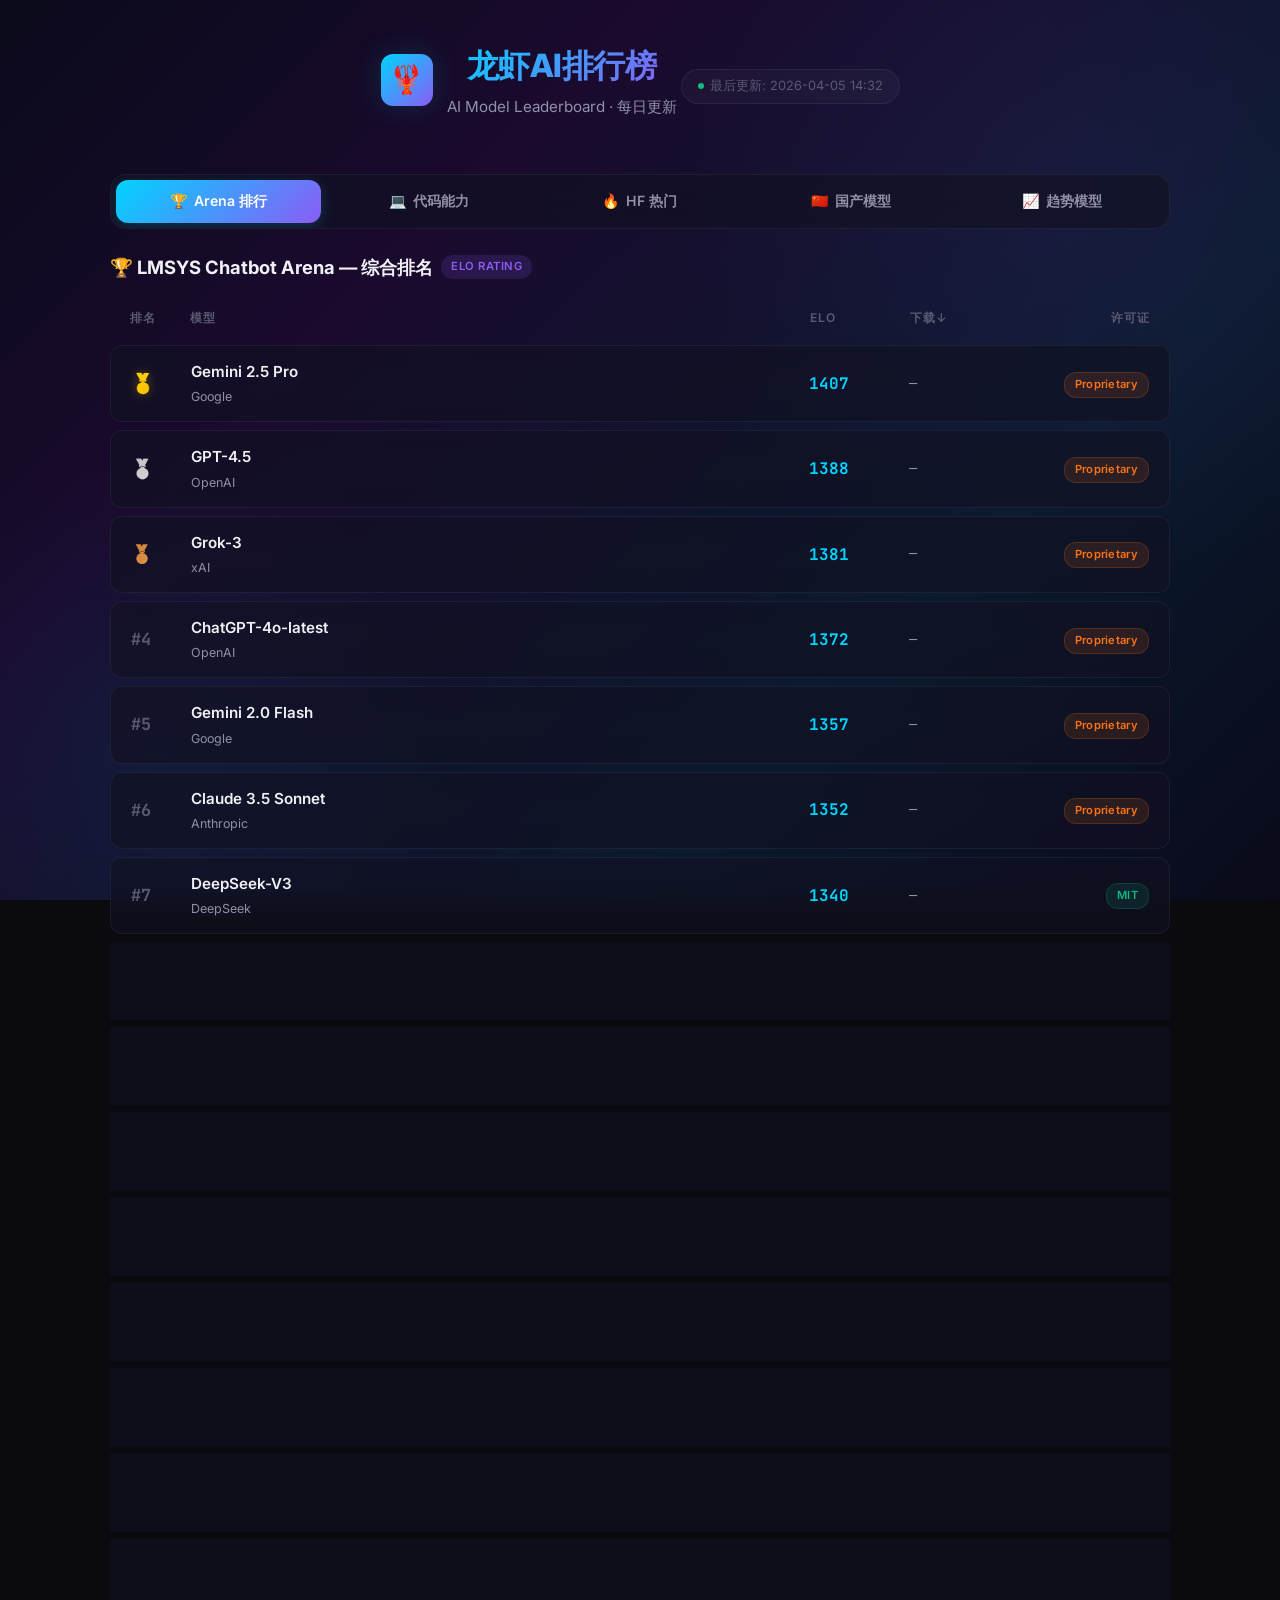
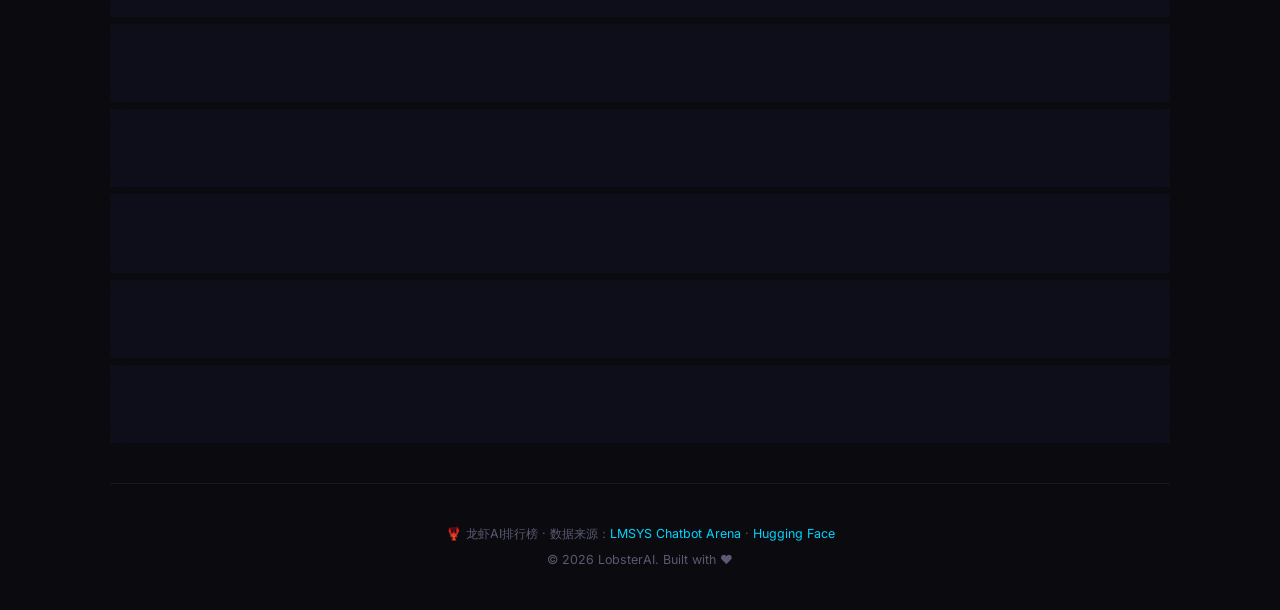
==== docs/index.html @ efdea628 "🦞 Initial: Lobster AI Leaderboard with hourly auto-update" ====
<!DOCTYPE html>
<html lang="zh-CN">
<head>
  <meta charset="UTF-8">
  <meta name="viewport" content="width=device-width, initial-scale=1.0">
  <title>龙虾AI — 大模型评分与排名</title>
  <meta name="description" content="龙虾AI大模型排行榜 — 最权威的 AI 模型评分与排名，整合 LMSYS Chatbot Arena ELO 评分、Hugging Face 热门模型与趋势追踪，每日更新。">
  <meta name="keywords" content="AI模型排行榜, LLM排名, ChatGPT, Claude, Gemini, LMSYS, Hugging Face, 大模型评测">
  <meta name="theme-color" content="#0a0a0f">
  <meta property="og:title" content="龙虾AI — 大模型评分与排名">
  <meta property="og:description" content="最权威的 AI 模型评分与排名，每日更新。">
  <link rel="icon" href="data:image/svg+xml,<svg xmlns='http://www.w3.org/2000/svg' viewBox='0 0 100 100'><text y='.9em' font-size='90'>🦞</text></svg>">
  <link rel="stylesheet" href="styles.css">
</head>
<body>

  <!-- Animated Background -->
  <div class="bg-animated"></div>
  <div class="particles">
    <div class="particle"></div><div class="particle"></div><div class="particle"></div>
    <div class="particle"></div><div class="particle"></div><div class="particle"></div>
    <div class="particle"></div><div class="particle"></div><div class="particle"></div>
    <div class="particle"></div>
  </div>

  <div class="app-container">

    <!-- Header -->
    <header class="header" id="page-header">
      <div class="header-logo">
        <div class="logo-icon">🦞</div>
        <div>
          <h1>龙虾AI排行榜</h1>
          <p class="header-subtitle">AI Model Leaderboard · 每日更新</p>
        </div>
      </div>
      <div class="last-updated">
        <span class="dot"></span>
        <span id="update-time">数据加载中...</span>
      </div>
    </header>

    <!-- Tab Navigation -->
    <nav class="tab-nav" id="tab-nav">
      <button class="tab-btn active" data-tab="arena" id="tab-btn-arena">
        <span class="tab-icon">🏆</span>Arena 排行
      </button>
      <button class="tab-btn" data-tab="arena-code" id="tab-btn-arena-code">
        <span class="tab-icon">💻</span>代码能力
      </button>
      <button class="tab-btn" data-tab="hf-popular" id="tab-btn-hf-popular">
        <span class="tab-icon">🔥</span>HF 热门
      </button>
      <button class="tab-btn" data-tab="chinese" id="tab-btn-chinese">
        <span class="tab-icon">🇨🇳</span>国产模型
      </button>
      <button class="tab-btn" data-tab="trending" id="tab-btn-trending">
        <span class="tab-icon">📈</span>趋势模型
      </button>
    </nav>

    <!-- Tab: Arena Overall -->
    <section class="tab-content active" id="tab-arena">
      <div class="section-header">
        <div class="section-title">
          🏆 LMSYS Chatbot Arena — 综合排名
          <span class="section-badge">ELO RATING</span>
        </div>
      </div>
      <div class="leaderboard" id="arena-list">
        <div class="lb-header">
          <span>排名</span><span>模型</span><span>ELO</span><span>下载↓</span><span class="lb-license">许可证</span>
        </div>
        <div class="loading-container" id="arena-loading">
          <div class="spinner"></div>
          <span class="loading-text">加载排行数据...</span>
        </div>
      </div>
    </section>

    <!-- Tab: Arena Code -->
    <section class="tab-content" id="tab-arena-code">
      <div class="section-header">
        <div class="section-title">
          💻 Chatbot Arena — 代码能力排名
          <span class="section-badge">CODE</span>
        </div>
      </div>
      <div class="leaderboard" id="arena-code-list">
        <div class="lb-header">
          <span>排名</span><span>模型</span><span>ELO</span><span>机构</span><span class="lb-license">许可证</span>
        </div>
        <div class="loading-container" id="arena-code-loading">
          <div class="spinner"></div>
          <span class="loading-text">加载排行数据...</span>
        </div>
      </div>
    </section>

    <!-- Tab: HF Popular -->
    <section class="tab-content" id="tab-hf-popular">
      <div class="section-header">
        <div class="section-title">
          🔥 Hugging Face — 热门大语言模型
          <span class="section-badge">LIVE API</span>
        </div>
        <div class="filter-chips">
          <button class="chip active" data-sort="likes" id="chip-likes">按点赞</button>
          <button class="chip" data-sort="downloads" id="chip-downloads">按下载</button>
        </div>
      </div>
      <div class="model-grid" id="hf-popular-grid">
        <div class="loading-container" id="hf-loading">
          <div class="spinner"></div>
          <span class="loading-text">从 Hugging Face API 获取数据...</span>
        </div>
      </div>
    </section>

    <!-- Tab: Chinese Domestic Models -->
    <section class="tab-content" id="tab-chinese">
      <div class="section-header">
        <div class="section-title">
          🇨🇳 国产大模型排行榜
          <span class="section-badge" style="background:rgba(239,68,68,0.15);color:#ef4444;">MADE IN CHINA</span>
        </div>
      </div>
      <div class="leaderboard" id="chinese-list">
        <div class="lb-header" style="grid-template-columns: 60px 1fr 100px 120px 140px;">
          <span>排名</span><span>模型</span><span>ELO</span><span>参数量</span><span class="lb-license">亮点</span>
        </div>
        <div class="loading-container" id="chinese-loading">
          <div class="spinner"></div>
          <span class="loading-text">加载国产模型数据...</span>
        </div>
      </div>
    </section>

    <!-- Tab: Trending -->
    <section class="tab-content" id="tab-trending">
      <div class="section-header">
        <div class="section-title">
          📈 Hugging Face — 今日趋势模型
          <span class="section-badge">REALTIME</span>
        </div>
      </div>
      <div class="model-grid" id="trending-grid">
        <div class="loading-container" id="trending-loading">
          <div class="spinner"></div>
          <span class="loading-text">获取趋势数据...</span>
        </div>
      </div>
    </section>

    <!-- Footer -->
    <footer class="footer">
      <p>🦞 龙虾AI排行榜 · 数据来源：<a href="https://lmarena.ai/" target="_blank" rel="noopener">LMSYS Chatbot Arena</a> · <a href="https://huggingface.co/" target="_blank" rel="noopener">Hugging Face</a></p>
      <p style="margin-top:6px;">© 2026 LobsterAI. Built with ❤️</p>
    </footer>

  </div>

<script>
// ============================================================
// 龙虾AI排行榜 — Main Application Script
// ============================================================

const API = {
  LEADERBOARD_JSON: 'data/leaderboard.json',
  HF_MODELS: 'https://huggingface.co/api/models',
  HF_TRENDING: 'https://huggingface.co/api/trending',
};

// ---- Tab System ----
const tabBtns = document.querySelectorAll('.tab-btn');
const tabContents = document.querySelectorAll('.tab-content');

tabBtns.forEach(btn => {
  btn.addEventListener('click', () => {
    const tabId = btn.dataset.tab;
    tabBtns.forEach(b => b.classList.remove('active'));
    tabContents.forEach(c => c.classList.remove('active'));
    btn.classList.add('active');

    const target = document.getElementById('tab-' + tabId);
    if (target) target.classList.add('active');

    // Lazy load data
    if (tabId === 'hf-popular' && !hfDataLoaded) loadHFPopular();
    if (tabId === 'trending' && !trendingDataLoaded) loadTrending();
  });
});

// ---- Utility Functions ----
function formatNumber(n) {
  if (n >= 1e6) return (n / 1e6).toFixed(1) + 'M';
  if (n >= 1e3) return (n / 1e3).toFixed(1) + 'K';
  return n.toString();
}

function getRankClass(rank) {
  if (rank === 1) return 'top-1';
  if (rank === 2) return 'top-2';
  if (rank === 3) return 'top-3';
  return '';
}

function getRankEmoji(rank) {
  if (rank === 1) return '🥇';
  if (rank === 2) return '🥈';
  if (rank === 3) return '🥉';
  return '#' + rank;
}

function getLicenseBadge(license) {
  const open = ['MIT', 'Apache 2.0', 'Llama 3.1', 'Gemma', 'CC-BY-NC'];
  const isOpen = open.some(l => license.includes(l));
  return `<span class="license-badge ${isOpen ? 'open' : 'proprietary'}">${license}</span>`;
}

function extractOrg(modelId) {
  if (modelId.includes('/')) return modelId.split('/')[0];
  return '';
}

function extractLicense(tags) {
  const licTag = tags.find(t => t.startsWith('license:'));
  return licTag ? licTag.replace('license:', '').replace(/-/g, ' ') : 'Unknown';
}

// ---- Load All Data from JSON (updated hourly by GitHub Actions) ----
let cachedJSON = null;

async function loadArenaData() {
  try {
    const res = await fetch(API.LEADERBOARD_JSON);
    if (!res.ok) throw new Error('Failed to load leaderboard data');
    const data = await res.json();
    cachedJSON = data;

    document.getElementById('update-time').textContent = `最后更新: ${data.lastUpdated}`;

    renderArenaList('arena-list', 'arena-loading', data.arena);
    renderArenaList('arena-code-list', 'arena-code-loading', data.arena_code);
    if (data.arena_chinese) renderChineseList(data.arena_chinese);

    // If JSON has pre-fetched HF data (from GitHub Actions hourly update), render immediately
    if (data.huggingface_top_likes) {
      renderHFGrid(data.huggingface_top_likes);
      hfDataLoaded = true;
    }
    if (data.trending) {
      renderTrendingGrid(data.trending);
      trendingDataLoaded = true;
    }
  } catch (err) {
    console.error('Arena load error:', err);
    document.getElementById('arena-loading').innerHTML =
      `<div class="error-message">⚠️ 数据加载失败: ${err.message}</div>`;
    document.getElementById('arena-code-loading').innerHTML =
      `<div class="error-message">⚠️ 数据加载失败: ${err.message}</div>`;
    const chLoading = document.getElementById('chinese-loading');
    if (chLoading) chLoading.innerHTML =
      `<div class="error-message">⚠️ 数据加载失败: ${err.message}</div>`;
  }
}

function renderArenaList(containerId, loadingId, models) {
  const container = document.getElementById(containerId);
  const loading = document.getElementById(loadingId);
  if (loading) loading.remove();

  models.forEach((m, i) => {
    const row = document.createElement('div');
    row.className = 'lb-row';
    row.style.animationDelay = `${i * 0.04}s`;
    row.innerHTML = `
      <span class="lb-rank ${getRankClass(m.rank)}">${getRankEmoji(m.rank)}</span>
      <div class="lb-model">
        <span class="model-name">${m.model}</span>
        <span class="model-org">${m.org}</span>
      </div>
      <span class="lb-elo">${m.elo}</span>
      <span class="lb-metric">—</span>
      <span class="lb-license">${getLicenseBadge(m.license || 'Unknown')}</span>
    `;
    container.appendChild(row);
  });
}

// ---- Render Chinese Domestic Models ----
function renderChineseList(models) {
  const container = document.getElementById('chinese-list');
  const loading = document.getElementById('chinese-loading');
  if (loading) loading.remove();

  models.forEach((m, i) => {
    const row = document.createElement('div');
    row.className = 'lb-row';
    row.style.animationDelay = `${i * 0.04}s`;
    row.style.gridTemplateColumns = '60px 1fr 100px 120px 140px';
    
    const isOpen = ['MIT', 'Apache 2.0'].some(l => (m.license || '').includes(l));
    
    row.innerHTML = `
      <span class="lb-rank ${getRankClass(m.rank)}">${getRankEmoji(m.rank)}</span>
      <div class="lb-model">
        <span class="model-name">${m.model}</span>
        <span class="model-org">${m.org}</span>
      </div>
      <span class="lb-elo">${m.elo}</span>
      <span class="lb-metric" style="font-size:0.8rem">${m.params || '—'}</span>
      <span class="lb-license"><span class="license-badge ${isOpen ? 'open' : 'proprietary'}" style="font-size:0.68rem">${m.highlight || m.license}</span></span>
    `;
    container.appendChild(row);
  });
}

// ---- Render HF Grid (from pre-fetched or live data) ----
function renderHFGrid(models) {
  const grid = document.getElementById('hf-popular-grid');
  grid.innerHTML = '';

  models.forEach((m, i) => {
    // Support both live API format (m.id, m.tags) and pre-fetched format (m.name, m.org, m.license, m.tags)
    const modelId = m.id || `${m.org}/${m.name}`;
    const org = m.org || extractOrg(modelId);
    const name = m.name || (modelId.includes('/') ? modelId.split('/')[1] : modelId);
    const license = m.license || extractLicense(m.tags || []);
    const tags = (m.tags || []).filter(t =>
      !t.startsWith('license:') && !t.startsWith('dataset:') && !t.startsWith('arxiv:') &&
      !t.startsWith('doi:') && !t.startsWith('base_model:') && !t.includes('compatible') &&
      !t.includes('deploy:') && !t.includes('region:') && t !== 'transformers' &&
      t !== 'pytorch' && t !== 'safetensors'
    ).slice(0, 5);

    const card = document.createElement('div');
    card.className = 'model-card';
    card.style.animationDelay = `${i * 0.05}s`;
    card.onclick = () => window.open(`https://huggingface.co/${modelId}`, '_blank');
    card.innerHTML = `
      <div class="card-header">
        <div>
          <div class="card-title">${name}</div>
          <div class="card-org">${org}</div>
        </div>
        <div class="card-rank">${i + 1}</div>
      </div>
      <div class="card-stats">
        <div class="stat">
          <span class="stat-label">❤️ 点赞</span>
          <span class="stat-value">${formatNumber(m.likes || 0)}</span>
        </div>
        <div class="stat">
          <span class="stat-label">⬇ 下载</span>
          <span class="stat-value">${formatNumber(m.downloads || 0)}</span>
        </div>
        <div class="stat">
          <span class="stat-label">📋 许可</span>
          <span class="stat-value" style="font-size:0.75rem;color:var(--text-secondary)">${license}</span>
        </div>
      </div>
      ${tags.length ? `<div class="card-tags">${tags.map(t => `<span class="tag">${t}</span>`).join('')}</div>` : ''}
    `;
    grid.appendChild(card);
  });
}

// ---- Render Trending Grid ----
function renderTrendingGrid(models) {
  const grid = document.getElementById('trending-grid');
  grid.innerHTML = '';

  if (!models || models.length === 0) {
    grid.innerHTML = `<div class="error-message">暂无趋势数据</div>`;
    return;
  }

  models.slice(0, 20).forEach((m, i) => {
    const modelId = m.repoData?.id || m.id || m.modelId || 'Unknown';
    const org = extractOrg(modelId);
    const name = modelId.includes('/') ? modelId.split('/')[1] : modelId;
    const likes = m.repoData?.likes || m.likes || 0;
    const downloads = m.repoData?.downloads || m.downloads || 0;

    const card = document.createElement('div');
    card.className = 'model-card';
    card.style.animationDelay = `${i * 0.05}s`;
    card.onclick = () => window.open(`https://huggingface.co/${modelId}`, '_blank');
    card.innerHTML = `
      <div class="card-header">
        <div>
          <div class="card-title">${name}</div>
          <div class="card-org">${org}</div>
        </div>
        <div class="card-rank" style="background:var(--gradient-warm)">📈</div>
      </div>
      <div class="card-stats">
        <div class="stat">
          <span class="stat-label">❤️ 点赞</span>
          <span class="stat-value">${formatNumber(likes)}</span>
        </div>
        <div class="stat">
          <span class="stat-label">⬇ 下载</span>
          <span class="stat-value">${formatNumber(downloads)}</span>
        </div>
      </div>
    `;
    grid.appendChild(card);
  });
}

// ---- Load HF Popular Models (live API fallback) ----
let hfDataLoaded = false;
let currentHFSort = 'likes';

async function loadHFPopular(sort = 'likes') {
  // Try cached JSON first
  if (cachedJSON && sort === 'likes' && cachedJSON.huggingface_top_likes) {
    renderHFGrid(cachedJSON.huggingface_top_likes);
    hfDataLoaded = true;
    return;
  }
  if (cachedJSON && sort === 'downloads' && cachedJSON.huggingface_top_downloads) {
    renderHFGrid(cachedJSON.huggingface_top_downloads);
    hfDataLoaded = true;
    return;
  }

  // Fallback: live API
  const grid = document.getElementById('hf-popular-grid');
  grid.innerHTML = `<div class="loading-container"><div class="spinner"></div><span class="loading-text">从 Hugging Face API 获取数据...</span></div>`;

  try {
    const res = await fetch(`${API.HF_MODELS}?sort=${sort}&direction=-1&limit=20&pipeline_tag=text-generation`);
    if (!res.ok) throw new Error('HF API error');
    const models = await res.json();
    renderHFGrid(models);
    hfDataLoaded = true;
  } catch (err) {
    grid.innerHTML = `<div class="error-message">⚠️ Hugging Face API 请求失败: ${err.message}<br>请检查网络连接</div>`;
  }
}

// Filter chips
document.querySelectorAll('.chip').forEach(chip => {
  chip.addEventListener('click', () => {
    document.querySelectorAll('.chip').forEach(c => c.classList.remove('active'));
    chip.classList.add('active');
    currentHFSort = chip.dataset.sort;
    loadHFPopular(currentHFSort);
  });
});

// ---- Load Trending Models (live API fallback) ----
let trendingDataLoaded = false;

async function loadTrending() {
  // Try cached JSON first
  if (cachedJSON && cachedJSON.trending) {
    renderTrendingGrid(cachedJSON.trending);
    trendingDataLoaded = true;
    return;
  }

  // Fallback: live API
  const grid = document.getElementById('trending-grid');
  grid.innerHTML = `<div class="loading-container"><div class="spinner"></div><span class="loading-text">获取趋势数据...</span></div>`;

  try {
    const res = await fetch(API.HF_TRENDING);
    if (!res.ok) throw new Error('Trending API error');
    const data = await res.json();
    const models = data.recentlyTrending || data.models || data || [];
    renderTrendingGrid(Array.isArray(models) ? models : []);
    trendingDataLoaded = true;
  } catch (err) {
    grid.innerHTML = `<div class="error-message">⚠️ 趋势数据获取失败: ${err.message}<br>可能需要翻墙访问 Hugging Face</div>`;
  }
}

// ---- Initialize ----
loadArenaData();
</script>

</body>
</html>
---- docs/styles.css ----
/* ========================================
   龙虾AI用模型评分与排名 — Design System
   Deep dark glassmorphism theme
   ======================================== */

@import url('https://fonts.googleapis.com/css2?family=Inter:wght@300;400;500;600;700;800;900&family=JetBrains+Mono:wght@400;500;600&display=swap');

/* ---- CSS Custom Properties ---- */
:root {
  --bg-primary: #0a0a0f;
  --bg-secondary: #0f0f1a;
  --bg-card: rgba(18, 18, 35, 0.65);
  --bg-card-hover: rgba(28, 28, 50, 0.75);
  --bg-glass: rgba(255, 255, 255, 0.03);
  --bg-glass-border: rgba(255, 255, 255, 0.06);

  --text-primary: #f0f0f5;
  --text-secondary: #9090a8;
  --text-muted: #5a5a72;

  --accent-cyan: #00d4ff;
  --accent-purple: #8b5cf6;
  --accent-pink: #ec4899;
  --accent-orange: #f97316;
  --accent-green: #10b981;
  --accent-gold: #fbbf24;

  --gradient-hero: linear-gradient(135deg, #0a0a1a 0%, #1a0a2e 30%, #0a1a2e 70%, #0a0a1a 100%);
  --gradient-accent: linear-gradient(135deg, var(--accent-cyan), var(--accent-purple));
  --gradient-warm: linear-gradient(135deg, var(--accent-orange), var(--accent-pink));
  --gradient-glow: radial-gradient(ellipse at 50% 0%, rgba(139,92,246,0.15) 0%, transparent 60%);

  --shadow-card: 0 4px 24px rgba(0,0,0,0.3), 0 1px 2px rgba(0,0,0,0.2);
  --shadow-glow-cyan: 0 0 30px rgba(0,212,255,0.15);
  --shadow-glow-purple: 0 0 30px rgba(139,92,246,0.15);

  --radius-sm: 8px;
  --radius-md: 12px;
  --radius-lg: 16px;
  --radius-xl: 20px;

  --transition-fast: 0.15s cubic-bezier(0.4, 0, 0.2, 1);
  --transition-smooth: 0.3s cubic-bezier(0.4, 0, 0.2, 1);
  --transition-bounce: 0.4s cubic-bezier(0.34, 1.56, 0.64, 1);
}

/* ---- Reset & Base ---- */
*, *::before, *::after {
  margin: 0;
  padding: 0;
  box-sizing: border-box;
}

html {
  scroll-behavior: smooth;
  -webkit-font-smoothing: antialiased;
  -moz-osx-font-smoothing: grayscale;
}

body {
  font-family: 'Inter', -apple-system, BlinkMacSystemFont, sans-serif;
  background: var(--bg-primary);
  color: var(--text-primary);
  min-height: 100vh;
  overflow-x: hidden;
  line-height: 1.6;
}

/* ---- Animated Background ---- */
.bg-animated {
  position: fixed;
  inset: 0;
  z-index: 0;
  background: var(--gradient-hero);
  overflow: hidden;
}

.bg-animated::before {
  content: '';
  position: absolute;
  width: 800px;
  height: 800px;
  background: radial-gradient(circle, rgba(139,92,246,0.08) 0%, transparent 70%);
  top: -200px;
  right: -200px;
  animation: pulse-bg 8s ease-in-out infinite alternate;
}

.bg-animated::after {
  content: '';
  position: absolute;
  width: 600px;
  height: 600px;
  background: radial-gradient(circle, rgba(0,212,255,0.06) 0%, transparent 70%);
  bottom: -150px;
  left: -150px;
  animation: pulse-bg 10s ease-in-out infinite alternate-reverse;
}

@keyframes pulse-bg {
  0% { transform: scale(1) translate(0, 0); opacity: 0.5; }
  100% { transform: scale(1.3) translate(30px, -30px); opacity: 1; }
}

/* ---- Floating Particles ---- */
.particles {
  position: fixed;
  inset: 0;
  z-index: 0;
  pointer-events: none;
}

.particle {
  position: absolute;
  width: 2px;
  height: 2px;
  background: var(--accent-cyan);
  border-radius: 50%;
  opacity: 0;
  animation: float-particle 15s linear infinite;
}

.particle:nth-child(2) { left: 20%; animation-delay: 2s; background: var(--accent-purple); }
.particle:nth-child(3) { left: 40%; animation-delay: 4s; }
.particle:nth-child(4) { left: 60%; animation-delay: 6s; background: var(--accent-pink); }
.particle:nth-child(5) { left: 80%; animation-delay: 8s; }
.particle:nth-child(6) { left: 10%; animation-delay: 1s; background: var(--accent-purple); }
.particle:nth-child(7) { left: 30%; animation-delay: 3s; }
.particle:nth-child(8) { left: 50%; animation-delay: 5s; background: var(--accent-pink); }
.particle:nth-child(9) { left: 70%; animation-delay: 7s; }
.particle:nth-child(10) { left: 90%; animation-delay: 9s; background: var(--accent-purple); }

@keyframes float-particle {
  0% { transform: translateY(100vh) scale(0); opacity: 0; }
  10% { opacity: 0.6; }
  90% { opacity: 0.2; }
  100% { transform: translateY(-10vh) scale(1); opacity: 0; }
}

/* ---- App Container ---- */
.app-container {
  position: relative;
  z-index: 1;
  max-width: 1100px;
  margin: 0 auto;
  padding: 0 20px;
}

/* ---- Header ---- */
.header {
  padding: 40px 0 20px;
  text-align: center;
}

.header-logo {
  display: inline-flex;
  align-items: center;
  gap: 14px;
  margin-bottom: 10px;
}

.logo-icon {
  width: 52px;
  height: 52px;
  background: var(--gradient-accent);
  border-radius: var(--radius-md);
  display: flex;
  align-items: center;
  justify-content: center;
  font-size: 28px;
  box-shadow: var(--shadow-glow-cyan);
  animation: logo-pulse 3s ease-in-out infinite;
}

@keyframes logo-pulse {
  0%, 100% { box-shadow: var(--shadow-glow-cyan); }
  50% { box-shadow: 0 0 40px rgba(0,212,255,0.25), 0 0 80px rgba(139,92,246,0.1); }
}

.header h1 {
  font-size: 2rem;
  font-weight: 800;
  background: var(--gradient-accent);
  -webkit-background-clip: text;
  -webkit-text-fill-color: transparent;
  background-clip: text;
  letter-spacing: -0.5px;
}

.header-subtitle {
  color: var(--text-secondary);
  font-size: 0.95rem;
  font-weight: 400;
  margin-top: 4px;
}

.last-updated {
  display: inline-flex;
  align-items: center;
  gap: 6px;
  margin-top: 14px;
  padding: 6px 16px;
  background: var(--bg-glass);
  border: 1px solid var(--bg-glass-border);
  border-radius: 20px;
  font-size: 0.8rem;
  color: var(--text-muted);
}

.last-updated .dot {
  width: 6px;
  height: 6px;
  background: var(--accent-green);
  border-radius: 50%;
  animation: blink 2s ease-in-out infinite;
}

@keyframes blink {
  0%, 100% { opacity: 1; }
  50% { opacity: 0.3; }
}

/* ---- Tab Navigation ---- */
.tab-nav {
  display: flex;
  gap: 6px;
  padding: 5px;
  background: var(--bg-card);
  backdrop-filter: blur(20px);
  -webkit-backdrop-filter: blur(20px);
  border: 1px solid var(--bg-glass-border);
  border-radius: var(--radius-lg);
  margin: 24px 0;
  overflow-x: auto;
}

.tab-btn {
  flex: 1;
  min-width: 120px;
  padding: 12px 20px;
  border: none;
  background: transparent;
  color: var(--text-secondary);
  font-family: 'Inter', sans-serif;
  font-size: 0.88rem;
  font-weight: 600;
  cursor: pointer;
  border-radius: var(--radius-md);
  transition: var(--transition-smooth);
  white-space: nowrap;
  position: relative;
}

.tab-btn:hover {
  color: var(--text-primary);
  background: rgba(255,255,255,0.04);
}

.tab-btn.active {
  background: var(--gradient-accent);
  color: #fff;
  box-shadow: 0 4px 15px rgba(0,212,255,0.2);
}

.tab-btn .tab-icon {
  margin-right: 6px;
}

/* ---- Tab Content ---- */
.tab-content {
  display: none;
  animation: fadeIn 0.4s ease;
}

.tab-content.active {
  display: block;
}

@keyframes fadeIn {
  from { opacity: 0; transform: translateY(10px); }
  to { opacity: 1; transform: translateY(0); }
}

/* ---- Section Header ---- */
.section-header {
  display: flex;
  justify-content: space-between;
  align-items: center;
  margin-bottom: 16px;
  flex-wrap: wrap;
  gap: 10px;
}

.section-title {
  font-size: 1.15rem;
  font-weight: 700;
  display: flex;
  align-items: center;
  gap: 8px;
}

.section-badge {
  font-size: 0.7rem;
  font-weight: 600;
  padding: 3px 10px;
  border-radius: 12px;
  background: rgba(139,92,246,0.15);
  color: var(--accent-purple);
  letter-spacing: 0.5px;
}

/* ---- Filter Chips ---- */
.filter-chips {
  display: flex;
  gap: 8px;
  flex-wrap: wrap;
}

.chip {
  padding: 6px 14px;
  border-radius: 20px;
  border: 1px solid var(--bg-glass-border);
  background: var(--bg-glass);
  color: var(--text-secondary);
  font-size: 0.78rem;
  font-weight: 500;
  cursor: pointer;
  transition: var(--transition-fast);
}

.chip:hover, .chip.active {
  border-color: var(--accent-cyan);
  color: var(--accent-cyan);
  background: rgba(0,212,255,0.08);
}

/* ---- Leaderboard Table ---- */
.leaderboard {
  display: flex;
  flex-direction: column;
  gap: 8px;
}

.lb-header {
  display: grid;
  grid-template-columns: 60px 1fr 100px 100px 140px;
  padding: 10px 20px;
  font-size: 0.75rem;
  font-weight: 600;
  color: var(--text-muted);
  text-transform: uppercase;
  letter-spacing: 1px;
}

.lb-row {
  display: grid;
  grid-template-columns: 60px 1fr 100px 100px 140px;
  align-items: center;
  padding: 14px 20px;
  background: var(--bg-card);
  backdrop-filter: blur(12px);
  -webkit-backdrop-filter: blur(12px);
  border: 1px solid var(--bg-glass-border);
  border-radius: var(--radius-md);
  transition: var(--transition-smooth);
  cursor: default;
  animation: slideUp 0.5s ease both;
}

.lb-row:hover {
  background: var(--bg-card-hover);
  border-color: rgba(139,92,246,0.2);
  transform: translateX(4px);
  box-shadow: var(--shadow-card);
}

@keyframes slideUp {
  from { opacity: 0; transform: translateY(20px); }
  to { opacity: 1; transform: translateY(0); }
}

.lb-row:nth-child(2) { animation-delay: 0.03s; }
.lb-row:nth-child(3) { animation-delay: 0.06s; }
.lb-row:nth-child(4) { animation-delay: 0.09s; }
.lb-row:nth-child(5) { animation-delay: 0.12s; }
.lb-row:nth-child(6) { animation-delay: 0.15s; }
.lb-row:nth-child(7) { animation-delay: 0.18s; }
.lb-row:nth-child(8) { animation-delay: 0.21s; }
.lb-row:nth-child(9) { animation-delay: 0.24s; }
.lb-row:nth-child(10) { animation-delay: 0.27s; }

/* Rank */
.lb-rank {
  font-family: 'JetBrains Mono', monospace;
  font-weight: 700;
  font-size: 1.05rem;
  color: var(--text-muted);
}

.lb-rank.top-1 {
  background: linear-gradient(135deg, #ffd700, #ffaa00);
  -webkit-background-clip: text;
  -webkit-text-fill-color: transparent;
  background-clip: text;
  font-size: 1.2rem;
  filter: drop-shadow(0 0 6px rgba(255,215,0,0.3));
}

.lb-rank.top-2 {
  background: linear-gradient(135deg, #c0c0c0, #e8e8e8);
  -webkit-background-clip: text;
  -webkit-text-fill-color: transparent;
  background-clip: text;
  font-size: 1.15rem;
}

.lb-rank.top-3 {
  background: linear-gradient(135deg, #cd7f32, #e8a860);
  -webkit-background-clip: text;
  -webkit-text-fill-color: transparent;
  background-clip: text;
  font-size: 1.1rem;
}

/* Model Info */
.lb-model {
  display: flex;
  flex-direction: column;
  gap: 3px;
}

.model-name {
  font-weight: 600;
  font-size: 0.95rem;
  color: var(--text-primary);
}

.model-org {
  font-size: 0.78rem;
  color: var(--text-secondary);
}

/* ELO Score */
.lb-elo {
  font-family: 'JetBrains Mono', monospace;
  font-weight: 700;
  font-size: 1rem;
  color: var(--accent-cyan);
}

/* Votes / Downloads */
.lb-metric {
  font-family: 'JetBrains Mono', monospace;
  font-size: 0.85rem;
  color: var(--text-secondary);
}

/* License Badge */
.lb-license {
  text-align: right;
}

.license-badge {
  display: inline-block;
  padding: 3px 10px;
  border-radius: 12px;
  font-size: 0.7rem;
  font-weight: 600;
  letter-spacing: 0.3px;
}

.license-badge.open {
  background: rgba(16,185,129,0.12);
  color: var(--accent-green);
  border: 1px solid rgba(16,185,129,0.2);
}

.license-badge.proprietary {
  background: rgba(249,115,22,0.12);
  color: var(--accent-orange);
  border: 1px solid rgba(249,115,22,0.2);
}

/* ---- HF Model Cards ---- */
.model-grid {
  display: grid;
  grid-template-columns: repeat(auto-fill, minmax(320px, 1fr));
  gap: 14px;
}

.model-card {
  background: var(--bg-card);
  backdrop-filter: blur(12px);
  -webkit-backdrop-filter: blur(12px);
  border: 1px solid var(--bg-glass-border);
  border-radius: var(--radius-lg);
  padding: 20px;
  transition: var(--transition-smooth);
  cursor: pointer;
  animation: fadeIn 0.5s ease both;
  position: relative;
  overflow: hidden;
}

.model-card::before {
  content: '';
  position: absolute;
  top: 0;
  left: 0;
  right: 0;
  height: 3px;
  background: var(--gradient-accent);
  opacity: 0;
  transition: var(--transition-smooth);
}

.model-card:hover {
  background: var(--bg-card-hover);
  border-color: rgba(139,92,246,0.25);
  transform: translateY(-4px);
  box-shadow: var(--shadow-card), var(--shadow-glow-purple);
}

.model-card:hover::before {
  opacity: 1;
}

.card-header {
  display: flex;
  justify-content: space-between;
  align-items: flex-start;
  margin-bottom: 12px;
}

.card-rank {
  width: 36px;
  height: 36px;
  border-radius: var(--radius-sm);
  background: var(--gradient-accent);
  display: flex;
  align-items: center;
  justify-content: center;
  font-weight: 800;
  font-size: 0.9rem;
  flex-shrink: 0;
}

.card-title {
  font-weight: 700;
  font-size: 1rem;
  margin-bottom: 4px;
  color: var(--text-primary);
  word-break: break-all;
}

.card-org {
  font-size: 0.8rem;
  color: var(--text-secondary);
}

.card-stats {
  display: flex;
  gap: 16px;
  margin-top: 14px;
  padding-top: 14px;
  border-top: 1px solid var(--bg-glass-border);
}

.stat {
  display: flex;
  flex-direction: column;
  gap: 2px;
}

.stat-label {
  font-size: 0.7rem;
  color: var(--text-muted);
  text-transform: uppercase;
  letter-spacing: 0.5px;
}

.stat-value {
  font-family: 'JetBrains Mono', monospace;
  font-weight: 600;
  font-size: 0.9rem;
  color: var(--accent-cyan);
}

.card-tags {
  display: flex;
  flex-wrap: wrap;
  gap: 5px;
  margin-top: 12px;
}

.tag {
  padding: 2px 8px;
  border-radius: 8px;
  background: rgba(139,92,246,0.08);
  color: var(--text-secondary);
  font-size: 0.68rem;
  font-weight: 500;
}

/* ---- Loading & Empty States ---- */
.loading-container {
  display: flex;
  flex-direction: column;
  align-items: center;
  justify-content: center;
  padding: 60px 20px;
  gap: 16px;
}

.spinner {
  width: 40px;
  height: 40px;
  border: 3px solid var(--bg-glass-border);
  border-top-color: var(--accent-cyan);
  border-radius: 50%;
  animation: spin 0.8s linear infinite;
}

@keyframes spin {
  to { transform: rotate(360deg); }
}

.loading-text {
  color: var(--text-secondary);
  font-size: 0.9rem;
}

.error-message {
  text-align: center;
  padding: 40px 20px;
  color: var(--accent-pink);
  font-size: 0.9rem;
}

/* ---- Footer ---- */
.footer {
  text-align: center;
  padding: 40px 0;
  color: var(--text-muted);
  font-size: 0.78rem;
  border-top: 1px solid var(--bg-glass-border);
  margin-top: 40px;
}

.footer a {
  color: var(--accent-cyan);
  text-decoration: none;
  transition: var(--transition-fast);
}

.footer a:hover {
  color: var(--accent-purple);
}

/* ---- Responsive ---- */
@media (max-width: 768px) {
  .header h1 { font-size: 1.5rem; }
  .logo-icon { width: 40px; height: 40px; font-size: 22px; }

  .tab-nav { gap: 4px; padding: 4px; }
  .tab-btn { padding: 10px 14px; font-size: 0.8rem; min-width: 90px; }

  .lb-header,
  .lb-row {
    grid-template-columns: 45px 1fr 70px 90px;
  }

  .lb-license { display: none; }
  .lb-header .lb-license { display: none; }

  .model-grid { grid-template-columns: 1fr; }

  .section-header { flex-direction: column; align-items: flex-start; }
}

@media (max-width: 480px) {
  .app-container { padding: 0 12px; }
  .header { padding: 24px 0 12px; }

  .lb-header,
  .lb-row {
    grid-template-columns: 40px 1fr 65px;
    padding: 10px 14px;
  }

  .lb-metric { display: none; }
  .lb-header > *:nth-child(4) { display: none; }
}

/* ---- Scrollbar ---- */
::-webkit-scrollbar { width: 6px; height: 6px; }
::-webkit-scrollbar-track { background: transparent; }
::-webkit-scrollbar-thumb { background: rgba(255,255,255,0.1); border-radius: 3px; }
::-webkit-scrollbar-thumb:hover { background: rgba(255,255,255,0.2); }

/* ---- Selection ---- */
::selection {
  background: rgba(139,92,246,0.3);
  color: #fff;
}
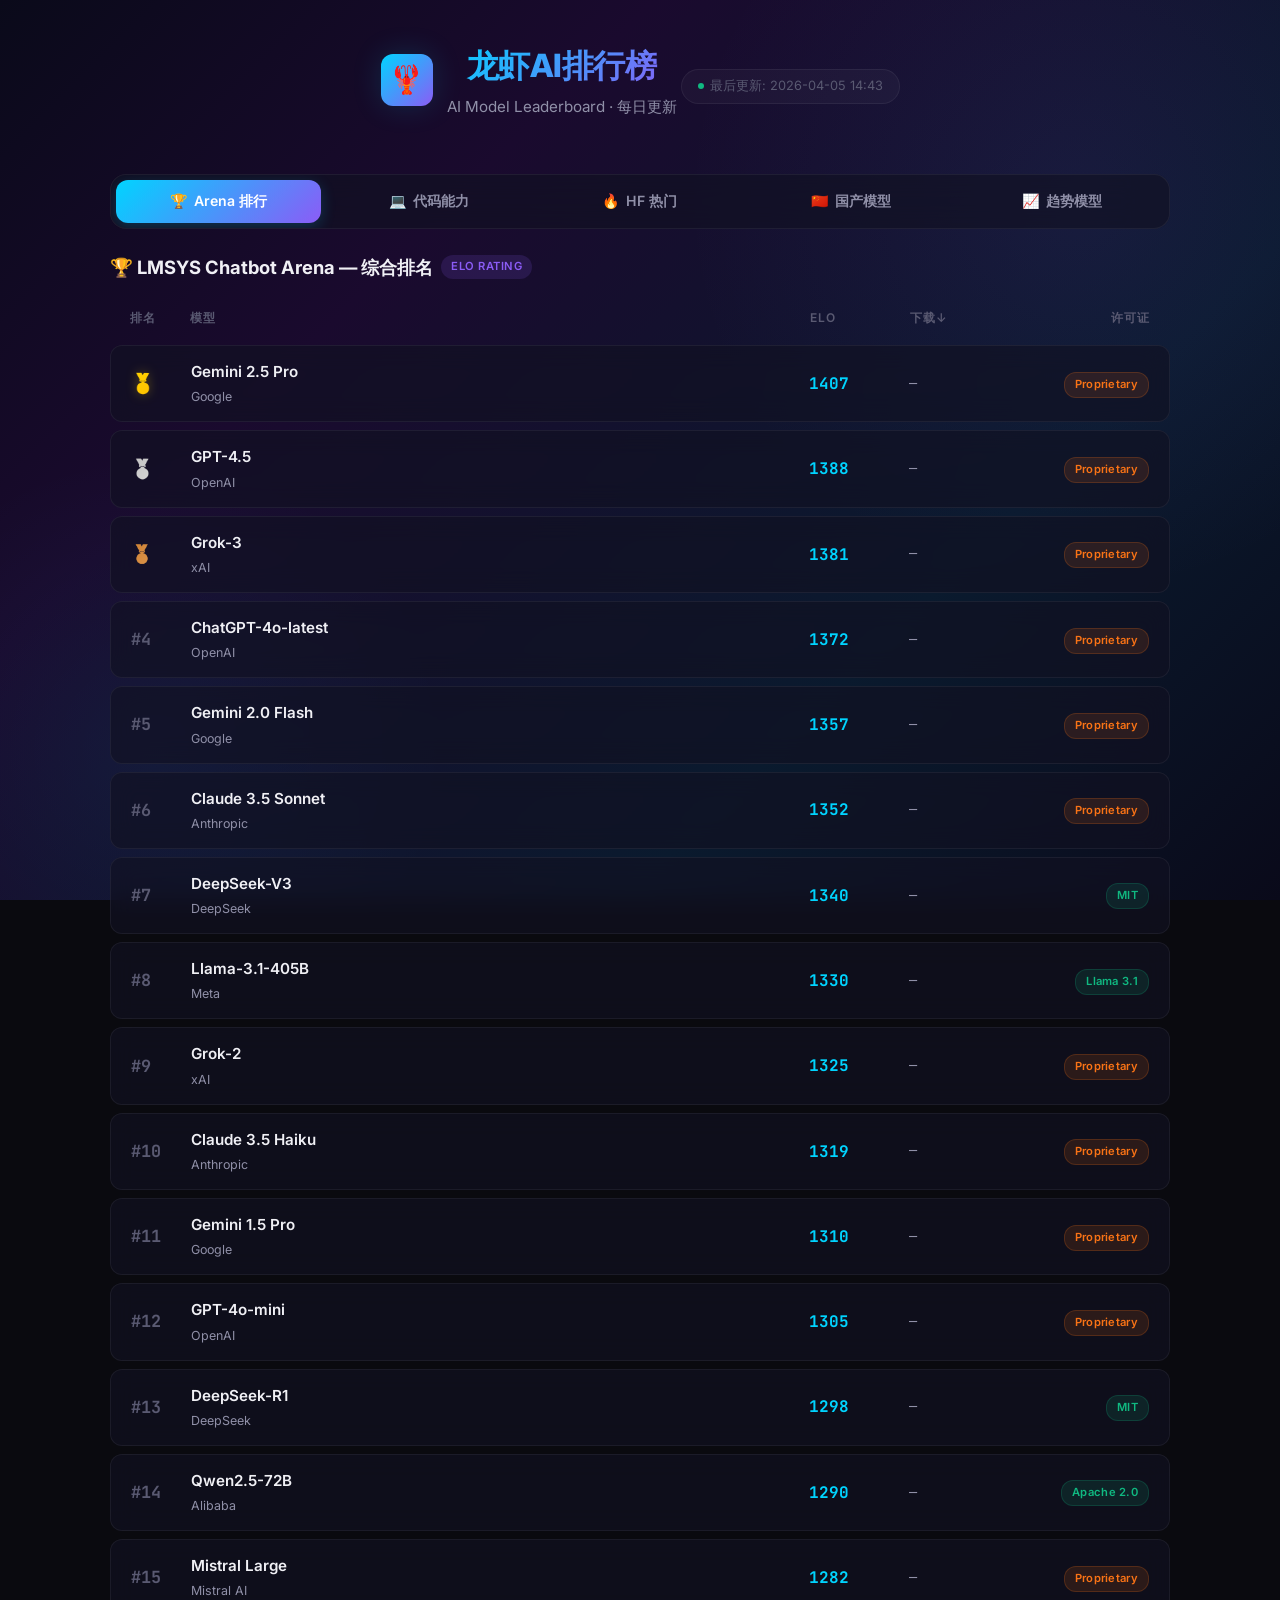
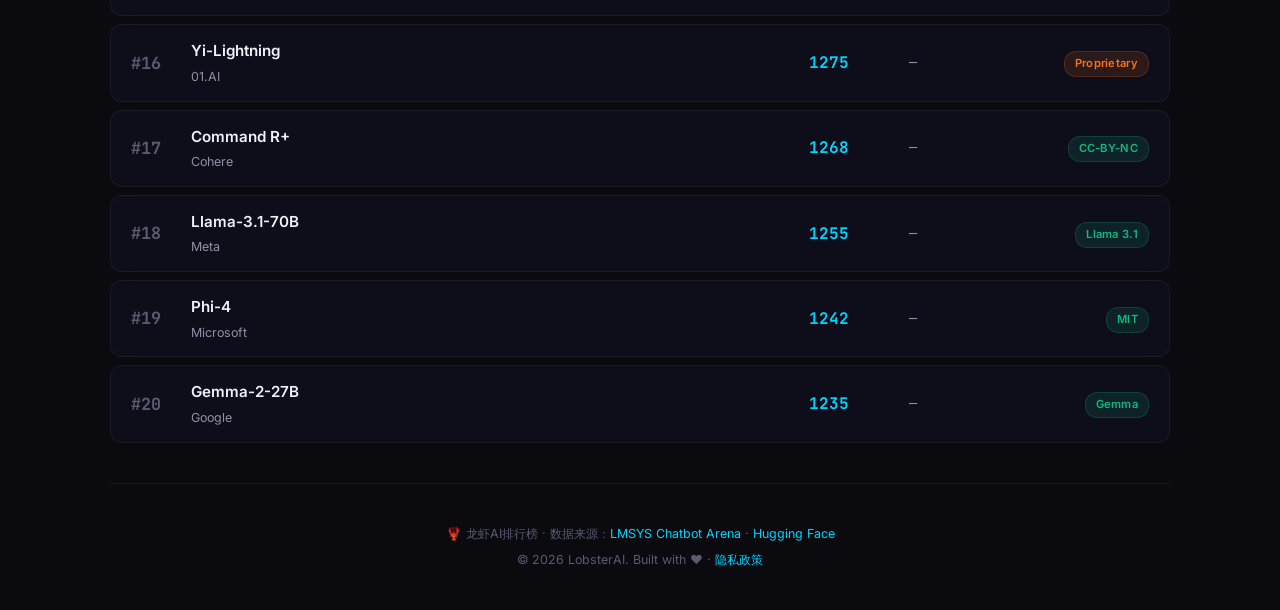
==== commit 44375d32: "feat: 添加favicon.ico、apple-touch-icon和隐私政策页面" ====
--- a/docs/index.html
+++ b/docs/index.html
@@ -9,7 +9,8 @@
   <meta name="theme-color" content="#0a0a0f">
   <meta property="og:title" content="龙虾AI — 大模型评分与排名">
   <meta property="og:description" content="最权威的 AI 模型评分与排名，每日更新。">
-  <link rel="icon" href="data:image/svg+xml,<svg xmlns='http://www.w3.org/2000/svg' viewBox='0 0 100 100'><text y='.9em' font-size='90'>🦞</text></svg>">
+  <link rel="icon" type="image/x-icon" href="favicon.ico">
+  <link rel="apple-touch-icon" href="apple-touch-icon.png">
   <link rel="stylesheet" href="styles.css">
 </head>
 <body>
@@ -155,7 +156,7 @@
     <!-- Footer -->
     <footer class="footer">
       <p>🦞 龙虾AI排行榜 · 数据来源：<a href="https://lmarena.ai/" target="_blank" rel="noopener">LMSYS Chatbot Arena</a> · <a href="https://huggingface.co/" target="_blank" rel="noopener">Hugging Face</a></p>
-      <p style="margin-top:6px;">© 2026 LobsterAI. Built with ❤️</p>
+      <p style="margin-top:6px;">© 2026 LobsterAI. Built with ❤️ · <a href="privacy.html">隐私政策</a></p>
     </footer>
 
   </div>
